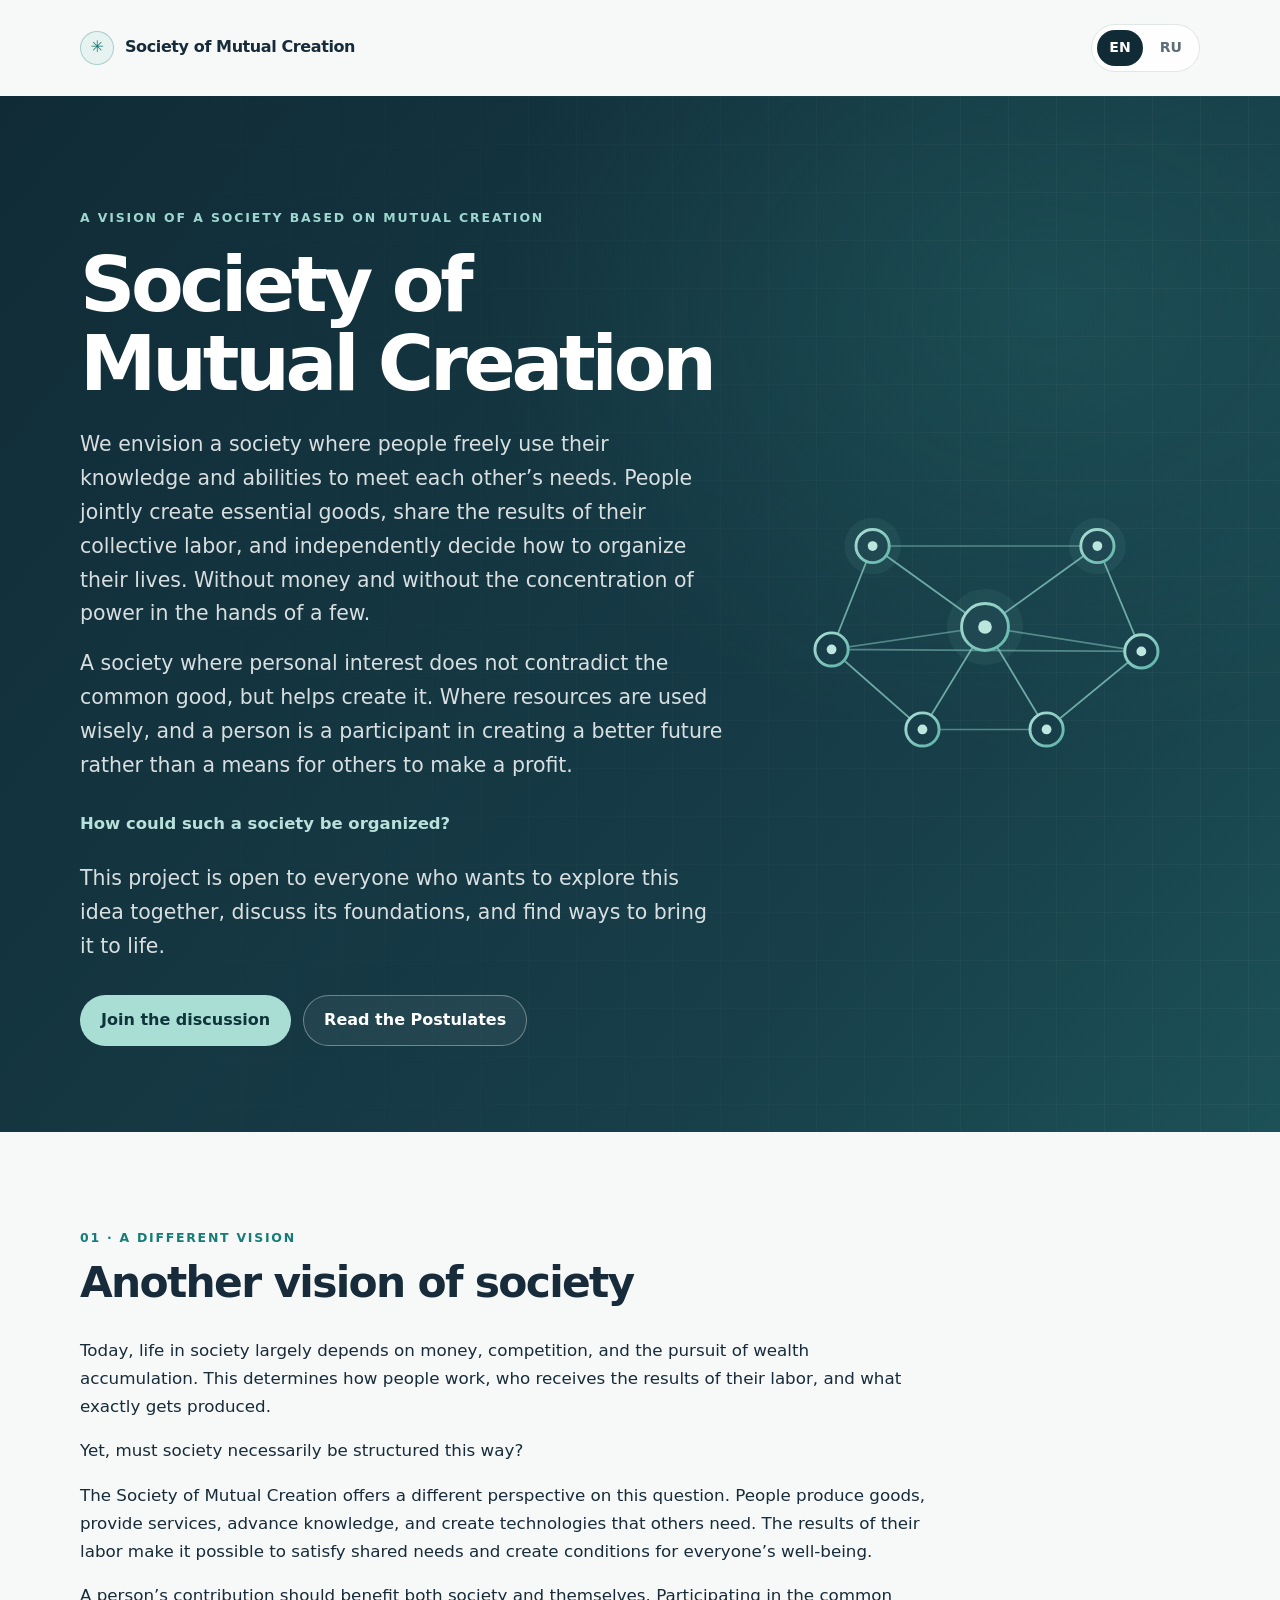
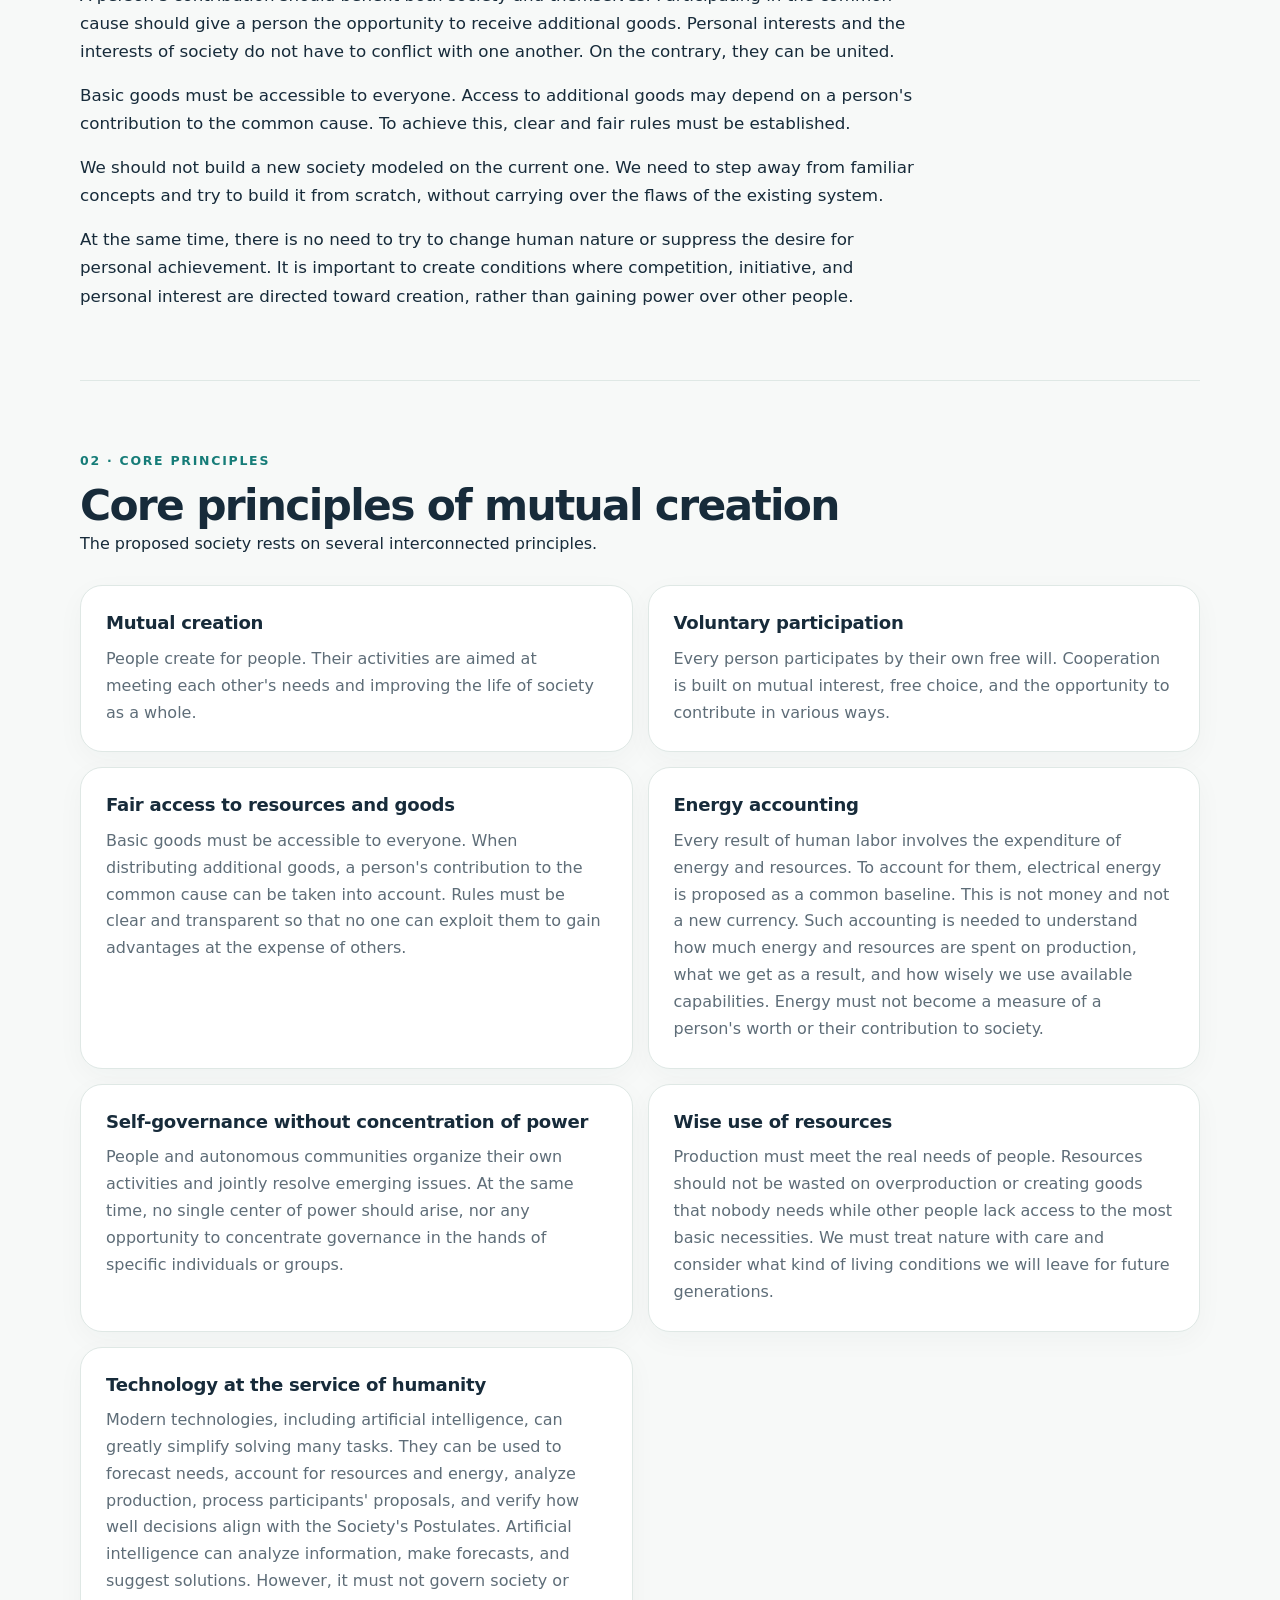
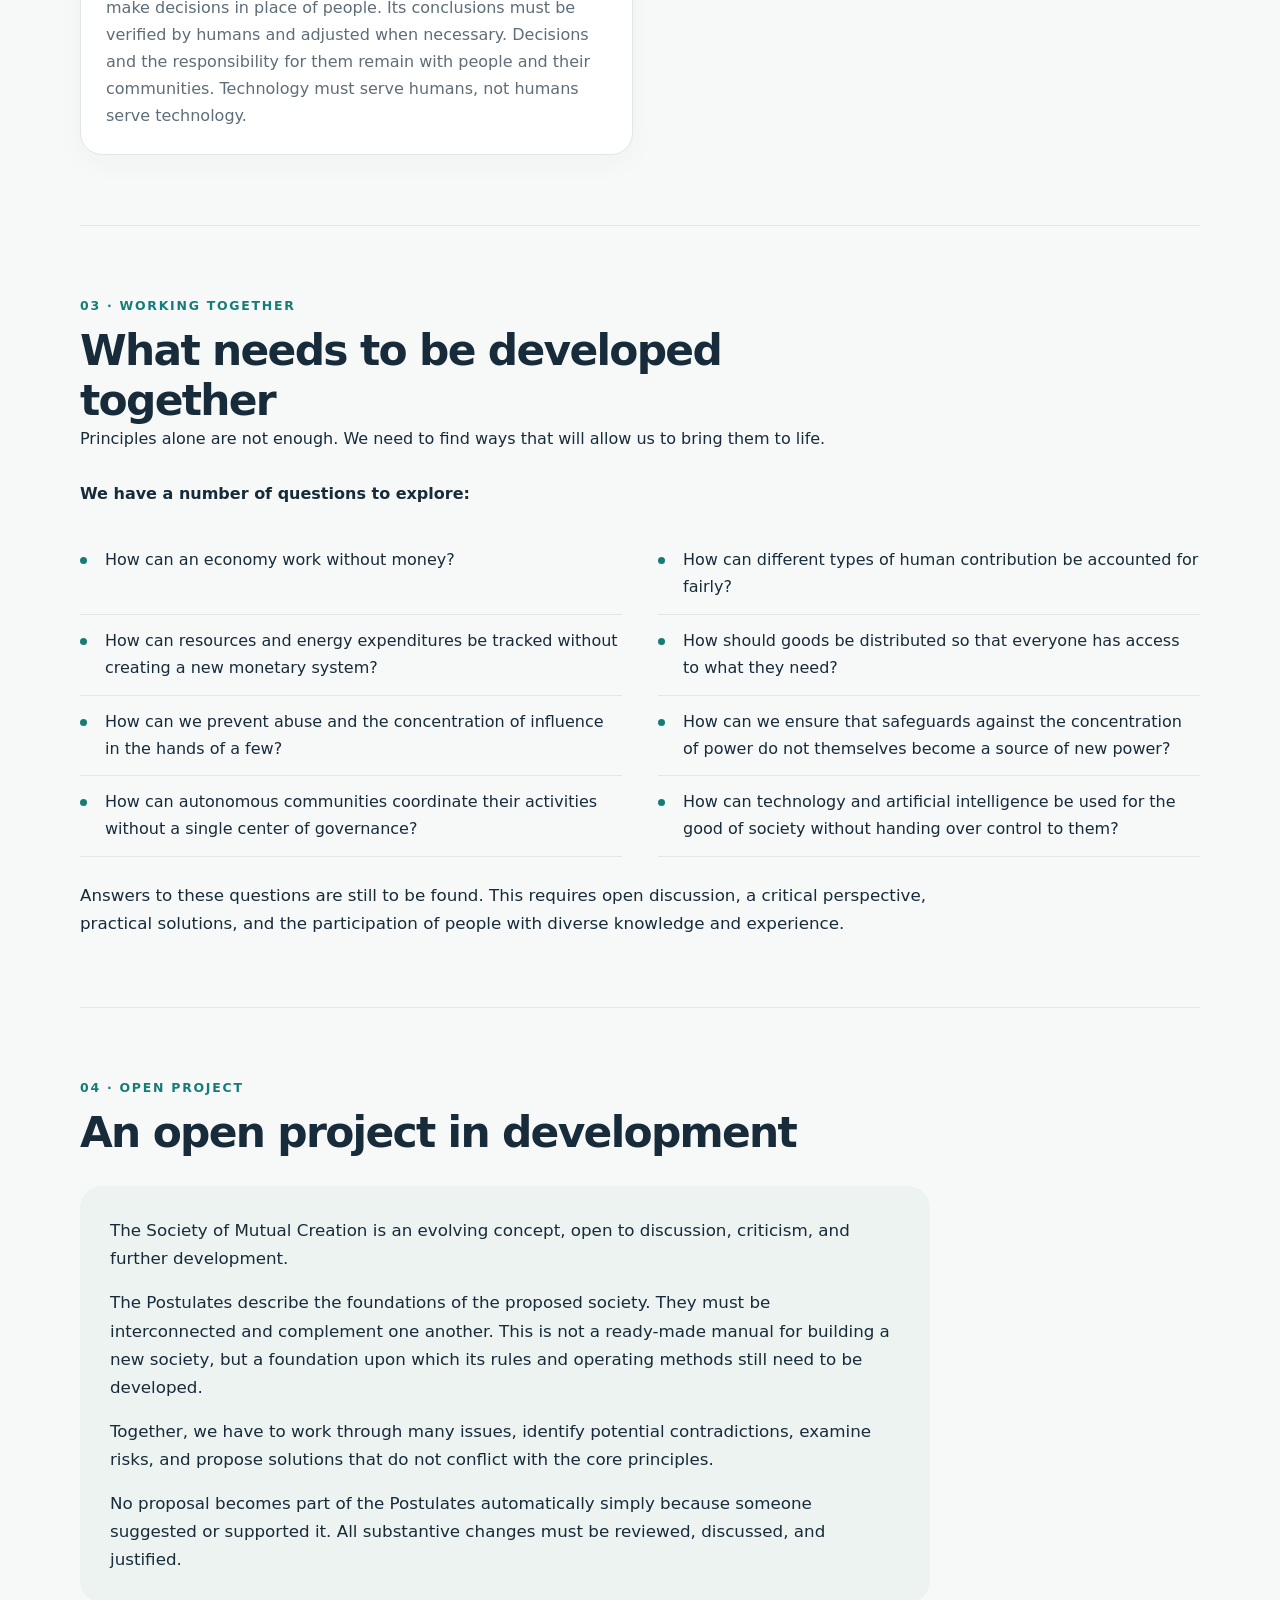
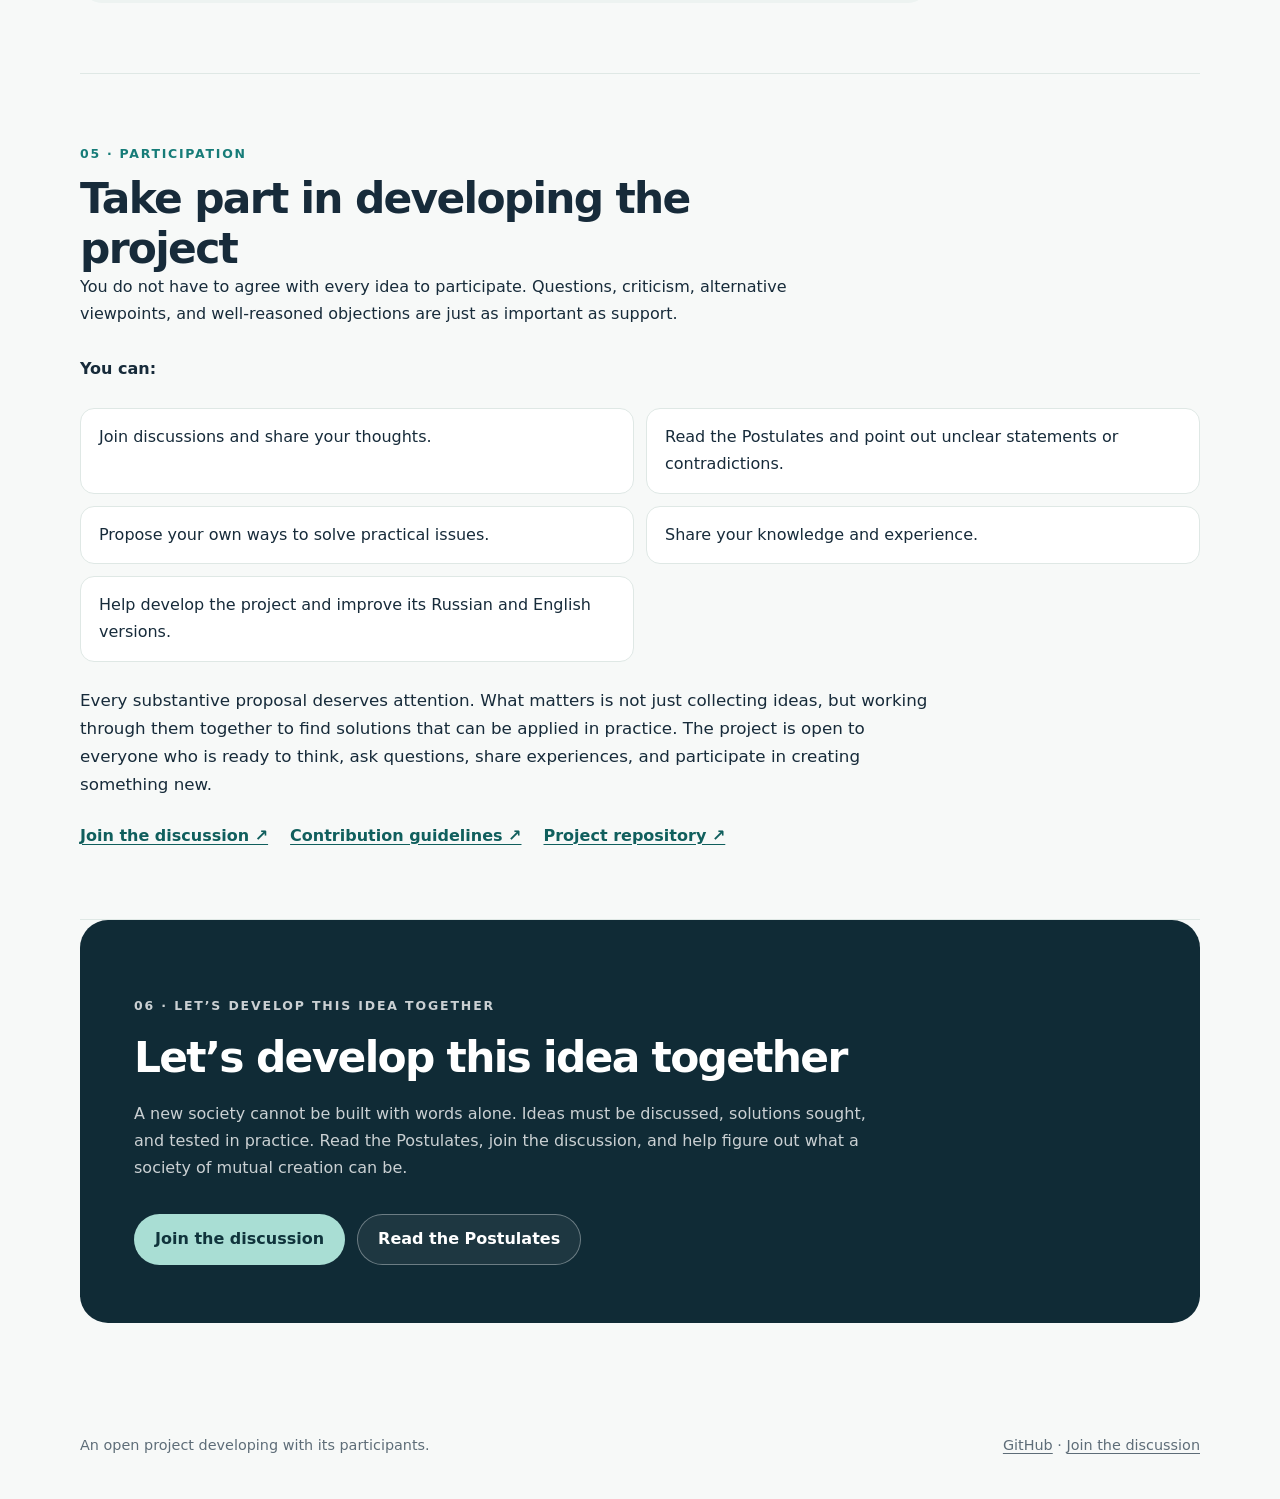
==== docs/index.html @ 10c6a9c4 "Add bilingual GitHub Pages website" ====
<!doctype html>
<html lang="en">
<head>
  <meta charset="utf-8">
  <meta name="viewport" content="width=device-width, initial-scale=1">
  <meta name="description" content="A vision of a society based on mutual creation">
  <meta name="theme-color" content="#102b36">
  <title>Society of Mutual Creation</title>
  <link rel="stylesheet" href="style.css">
</head>
<body>
  <header class="wrap topbar">
    <a class="brand" href="index.html">
      <span class="brand-mark" aria-hidden="true">✳</span>
      <span>Society of Mutual Creation</span>
    </a>
    <nav class="language" aria-label="Language switcher"><a href="index.html" lang="en" aria-current="page">EN</a><a href="ru/index.html" lang="ru">RU</a></nav>
  </header>

  <section class="hero">
    <div class="wrap hero-grid">
      <div>
        <p class="eyebrow">A vision of a society based on mutual creation</p>
        <h1>Society of Mutual Creation</h1>
        <div class="lead"><p>We envision a society where people freely use their knowledge and abilities to meet each other’s needs. People jointly create essential goods, share the results of their collective labor, and independently decide how to organize their lives. Without money and without the concentration of power in the hands of a few.</p>
<p>A society where personal interest does not contradict the common good, but helps create it. Where resources are used wisely, and a person is a participant in creating a better future rather than a means for others to make a profit.</p></div>
        <p class="hero-question">How could such a society be organized?</p>
        <p class="lead">This project is open to everyone who wants to explore this idea together, discuss its foundations, and find ways to bring it to life.</p>
        <div class="actions"><a class="button primary" href="https://github.com/artyom-goldaev/Society-of-Mutual-Creation/discussions">Join the discussion</a><a class="button secondary" href="en/Postulates_Edition_1.0.pdf">Read the Postulates</a></div>
      </div>
      <img class="hero-art" src="assets/network.svg" alt=""/>
    </div>
  </section>

  <main class="wrap">
    <section class="section" id="vision">
      <div class="section-head"><p class="kicker">01 · A different vision</p><h2>Another vision of society</h2></div>
      <div class="copy"><p>Today, life in society largely depends on money, competition, and the pursuit of wealth accumulation. This determines how people work, who receives the results of their labor, and what exactly gets produced.</p>
<p>Yet, must society necessarily be structured this way?</p>
<p>The Society of Mutual Creation offers a different perspective on this question. People produce goods, provide services, advance knowledge, and create technologies that others need. The results of their labor make it possible to satisfy shared needs and create conditions for everyone’s well-being.</p>
<p>A person’s contribution should benefit both society and themselves. Participating in the common cause should give a person the opportunity to receive additional goods. Personal interests and the interests of society do not have to conflict with one another. On the contrary, they can be united.</p>
<p>Basic goods must be accessible to everyone. Access to additional goods may depend on a person&#x27;s contribution to the common cause. To achieve this, clear and fair rules must be established.</p>
<p>We should not build a new society modeled on the current one. We need to step away from familiar concepts and try to build it from scratch, without carrying over the flaws of the existing system.</p>
<p>At the same time, there is no need to try to change human nature or suppress the desire for personal achievement. It is important to create conditions where competition, initiative, and personal interest are directed toward creation, rather than gaining power over other people.</p></div>
    </section>

    <section class="section" id="principles">
      <div class="section-head"><p class="kicker">02 · Core principles</p><h2>Core principles of mutual creation</h2><p>The proposed society rests on several interconnected principles.</p></div>
      <div class="principles"><article class="principle"><h3>Mutual creation</h3><p>People create for people. Their activities are aimed at meeting each other&#x27;s needs and improving the life of society as a whole.</p></article>
<article class="principle"><h3>Voluntary participation</h3><p>Every person participates by their own free will. Cooperation is built on mutual interest, free choice, and the opportunity to contribute in various ways.</p></article>
<article class="principle"><h3>Fair access to resources and goods</h3><p>Basic goods must be accessible to everyone. When distributing additional goods, a person&#x27;s contribution to the common cause can be taken into account. Rules must be clear and transparent so that no one can exploit them to gain advantages at the expense of others.</p></article>
<article class="principle"><h3>Energy accounting</h3><p>Every result of human labor involves the expenditure of energy and resources. To account for them, electrical energy is proposed as a common baseline. This is not money and not a new currency. Such accounting is needed to understand how much energy and resources are spent on production, what we get as a result, and how wisely we use available capabilities. Energy must not become a measure of a person&#x27;s worth or their contribution to society.</p></article>
<article class="principle"><h3>Self-governance without concentration of power</h3><p>People and autonomous communities organize their own activities and jointly resolve emerging issues. At the same time, no single center of power should arise, nor any opportunity to concentrate governance in the hands of specific individuals or groups.</p></article>
<article class="principle"><h3>Wise use of resources</h3><p>Production must meet the real needs of people. Resources should not be wasted on overproduction or creating goods that nobody needs while other people lack access to the most basic necessities. We must treat nature with care and consider what kind of living conditions we will leave for future generations.</p></article>
<article class="principle"><h3>Technology at the service of humanity</h3><p>Modern technologies, including artificial intelligence, can greatly simplify solving many tasks. They can be used to forecast needs, account for resources and energy, analyze production, process participants&#x27; proposals, and verify how well decisions align with the Society&#x27;s Postulates. Artificial intelligence can analyze information, make forecasts, and suggest solutions. However, it must not govern society or make decisions in place of people. Its conclusions must be verified by humans and adjusted when necessary. Decisions and the responsibility for them remain with people and their communities. Technology must serve humans, not humans serve technology.</p></article></div>
    </section>

    <section class="section" id="questions">
      <div class="section-head"><p class="kicker">03 · Working together</p><h2>What needs to be developed together</h2><p>Principles alone are not enough. We need to find ways that will allow us to bring them to life.</p></div>
      <p><strong>We have a number of questions to explore:</strong></p>
      <ul class="questions"><li>How can an economy work without money?</li>
<li>How can different types of human contribution be accounted for fairly?</li>
<li>How can resources and energy expenditures be tracked without creating a new monetary system?</li>
<li>How should goods be distributed so that everyone has access to what they need?</li>
<li>How can we prevent abuse and the concentration of influence in the hands of a few?</li>
<li>How can we ensure that safeguards against the concentration of power do not themselves become a source of new power?</li>
<li>How can autonomous communities coordinate their activities without a single center of governance?</li>
<li>How can technology and artificial intelligence be used for the good of society without handing over control to them?</li></ul>
      <div class="copy" style="margin-top:24px"><p>Answers to these questions are still to be found. This requires open discussion, a critical perspective, practical solutions, and the participation of people with diverse knowledge and experience.</p></div>
    </section>

    <section class="section" id="open-project">
      <div class="section-head"><p class="kicker">04 · Open project</p><h2>An open project in development</h2></div>
      <div class="project-note copy"><p>The Society of Mutual Creation is an evolving concept, open to discussion, criticism, and further development.</p>
<p>The Postulates describe the foundations of the proposed society. They must be interconnected and complement one another. This is not a ready-made manual for building a new society, but a foundation upon which its rules and operating methods still need to be developed.</p>
<p>Together, we have to work through many issues, identify potential contradictions, examine risks, and propose solutions that do not conflict with the core principles.</p>
<p>No proposal becomes part of the Postulates automatically simply because someone suggested or supported it. All substantive changes must be reviewed, discussed, and justified.</p></div>
    </section>

    <section class="section" id="participate">
      <div class="section-head"><p class="kicker">05 · Participation</p><h2>Take part in developing the project</h2><p>You do not have to agree with every idea to participate. Questions, criticism, alternative viewpoints, and well-reasoned objections are just as important as support.</p></div>
      <p><strong>You can:</strong></p>
      <ul class="steps"><li>Join discussions and share your thoughts.</li>
<li>Read the Postulates and point out unclear statements or contradictions.</li>
<li>Propose your own ways to solve practical issues.</li>
<li>Share your knowledge and experience.</li>
<li>Help develop the project and improve its Russian and English versions.</li></ul>
      <div class="copy" style="margin-top:24px"><p>Every substantive proposal deserves attention. What matters is not just collecting ideas, but working through them together to find solutions that can be applied in practice. The project is open to everyone who is ready to think, ask questions, share experiences, and participate in creating something new.</p></div>
      <div class="link-row">
        <a href="https://github.com/artyom-goldaev/Society-of-Mutual-Creation/discussions">Join the discussion ↗</a>
        <a href="https://github.com/artyom-goldaev/Society-of-Mutual-Creation/blob/main/CONTRIBUTING.md">Contribution guidelines ↗</a>
        <a href="https://github.com/artyom-goldaev/Society-of-Mutual-Creation">Project repository ↗</a>
      </div>
    </section>

    <section class="final" id="join">
      <p class="eyebrow">06 · Let’s develop this idea together</p>
      <h2>Let’s develop this idea together</h2>
      <p>A new society cannot be built with words alone. Ideas must be discussed, solutions sought, and tested in practice. Read the Postulates, join the discussion, and help figure out what a society of mutual creation can be.</p>
      <div class="actions">
        <a class="button primary" href="https://github.com/artyom-goldaev/Society-of-Mutual-Creation/discussions">Join the discussion</a>
        <a class="button secondary" href="en/Postulates_Edition_1.0.pdf">Read the Postulates</a>
      </div>
    </section>
  </main>

  <footer>
    <div class="wrap foot">
      <span>An open project developing with its participants.</span>
      <span><a href="https://github.com/artyom-goldaev/Society-of-Mutual-Creation">GitHub</a> · <a href="https://github.com/artyom-goldaev/Society-of-Mutual-Creation/discussions">Join the discussion</a></span>
    </div>
  </footer>
</body>
</html>
---- docs/style.css ----
:root {
  color-scheme: light;
  --ink: #172b3a;
  --muted: #5e6d78;
  --paper: #f7f9f8;
  --surface: #ffffff;
  --line: #dfe8e5;
  --accent: #167c78;
  --accent-dark: #105f5d;
  --accent-soft: #e7f3f0;
  --night: #102b36;
  --night-soft: #173b47;
  --radius: 22px;
  --shadow: 0 18px 55px rgba(19, 47, 57, .08);
}
* { box-sizing: border-box; }
html { scroll-behavior: smooth; }
body {
  margin: 0;
  background: var(--paper);
  color: var(--ink);
  font-family: Inter, ui-sans-serif, system-ui, -apple-system, BlinkMacSystemFont, "Segoe UI", sans-serif;
  line-height: 1.68;
  -webkit-font-smoothing: antialiased;
}
a { color: var(--accent-dark); text-decoration-thickness: 1px; text-underline-offset: 3px; }
a:hover { color: var(--accent); }
.wrap { width: min(1120px, calc(100% - 44px)); margin: 0 auto; }
.topbar {
  position: relative; z-index: 2;
  display: flex; align-items: center; justify-content: space-between;
  gap: 24px; padding: 24px 0;
}
.brand { display: inline-flex; align-items: center; gap: 11px; color: var(--ink); text-decoration: none; font-weight: 750; letter-spacing: -.025em; }
.brand-mark {
  width: 34px; height: 34px; display: grid; place-items: center;
  border: 1px solid rgba(22,124,120,.3); border-radius: 50%;
  color: var(--accent); background: var(--accent-soft);
}
.brand-mark svg { width: 20px; height: 20px; }
.language { display: inline-flex; align-items: center; gap: 5px; padding: 5px; border: 1px solid var(--line); border-radius: 999px; background: rgba(255,255,255,.8); }
.language a { min-width: 42px; padding: 6px 12px; text-align: center; text-decoration: none; border-radius: 999px; font-size: .88rem; font-weight: 700; color: var(--muted); }
.language a[aria-current="page"] { background: var(--night); color: white; }
.hero {
  position: relative; overflow: hidden; isolation: isolate;
  padding: clamp(66px, 9vw, 112px) 0 86px;
  background: radial-gradient(ellipse at 82% 20%, rgba(56,157,147,.18), transparent 38%), linear-gradient(130deg, var(--night), #173e49 70%, #1c5157);
  color: #fff;
}
.hero::after {
  content: ""; position: absolute; z-index: -1; inset: 0;
  background-image: linear-gradient(rgba(255,255,255,.035) 1px, transparent 1px), linear-gradient(90deg, rgba(255,255,255,.035) 1px, transparent 1px);
  background-size: 48px 48px; mask-image: linear-gradient(to right, transparent, black);
}
.hero-grid { display: grid; grid-template-columns: minmax(0, 1.2fr) minmax(260px, .8fr); align-items: center; gap: 46px; }
.eyebrow { margin: 0 0 16px; color: #9ed7cf; font-size: .78rem; font-weight: 800; letter-spacing: .15em; text-transform: uppercase; }
h1 { max-width: 780px; margin: 0; font-size: clamp(2.7rem, 6vw, 5.25rem); line-height: 1.04; letter-spacing: -.055em; }
.lead { max-width: 710px; margin: 24px 0 0; color: rgba(255,255,255,.84); font-size: clamp(1.05rem, 1.8vw, 1.28rem); line-height: 1.65; }
.hero-question { margin: 28px 0 0; color: #b8e1da; font-size: 1.03rem; font-weight: 650; }
.hero-art { width: 100%; max-width: 430px; justify-self: end; opacity: .96; }
.actions { display: flex; flex-wrap: wrap; gap: 12px; margin-top: 32px; }
.button {
  display: inline-flex; align-items: center; justify-content: center;
  min-height: 48px; padding: 11px 20px; border: 1px solid transparent;
  border-radius: 999px; font-weight: 750; text-decoration: none; transition: .18s ease;
}
.button.primary { background: #a9ded4; color: #10343c; }
.button.primary:hover { background: #c3eee5; transform: translateY(-1px); }
.button.secondary { color: white; border-color: rgba(255,255,255,.35); background: rgba(255,255,255,.06); }
.button.secondary:hover { background: rgba(255,255,255,.14); }
main { padding: 26px 0 82px; }
.section { padding: 70px 0; border-bottom: 1px solid var(--line); }
.section:last-child { border-bottom: 0; }
.section-head { max-width: 760px; margin-bottom: 28px; }
.kicker { margin: 0 0 9px; color: var(--accent); font-size: .78rem; font-weight: 800; letter-spacing: .14em; text-transform: uppercase; }
h2 { margin: 0; font-size: clamp(1.8rem, 3.4vw, 2.65rem); line-height: 1.18; letter-spacing: -.04em; }
h3 { margin: 0 0 10px; font-size: 1.13rem; line-height: 1.35; letter-spacing: -.015em; }
p { margin: 0 0 16px; }
.section p:last-child { margin-bottom: 0; }
.copy { max-width: 850px; font-size: 1.045rem; }
.copy p + p { margin-top: 14px; }
.callout {
  margin-top: 28px; padding: 22px 25px; border-left: 3px solid var(--accent);
  border-radius: 0 15px 15px 0; background: var(--accent-soft); font-weight: 650;
}
.principles { display: grid; grid-template-columns: repeat(2, minmax(0, 1fr)); gap: 15px; }
.principle {
  padding: 25px; border: 1px solid var(--line); border-radius: var(--radius);
  background: var(--surface); box-shadow: 0 8px 28px rgba(19,47,57,.035);
}
.principle p { color: var(--muted); }
.principle.wide { grid-column: 1 / -1; }
.questions { display: grid; grid-template-columns: repeat(2, minmax(0,1fr)); gap: 0 36px; padding: 0; margin: 26px 0 0; list-style: none; }
.questions li { position: relative; padding: 13px 0 13px 25px; border-bottom: 1px solid var(--line); }
.questions li::before { content: ""; position: absolute; left: 0; top: 23px; width: 7px; height: 7px; border-radius: 50%; background: var(--accent); }
.steps { display: grid; grid-template-columns: repeat(2, minmax(0,1fr)); gap: 12px; padding: 0; margin: 25px 0 0; list-style: none; }
.steps li { padding: 15px 18px; border: 1px solid var(--line); border-radius: 14px; background: white; }
.steps strong { display: block; margin-bottom: 4px; }
.project-note { padding: 30px; border-radius: var(--radius); background: #edf3f1; }
.link-row { display: flex; flex-wrap: wrap; gap: 10px 22px; margin-top: 24px; }
.link-row a { font-weight: 700; }
.final {
  padding: 58px clamp(25px, 5vw, 54px); border-radius: 28px;
  background: var(--night); color: white;
}
.final p { max-width: 760px; color: rgba(255,255,255,.78); margin-top: 18px; }
.final .button.secondary { border-color: rgba(255,255,255,.35); }
footer { padding: 28px 0 42px; color: var(--muted); font-size: .9rem; }
footer .foot { display: flex; flex-wrap: wrap; justify-content: space-between; gap: 12px 24px; }
footer a { color: var(--muted); }
@media (max-width: 760px) {
  .wrap { width: min(100% - 32px, 620px); }
  .topbar { padding: 18px 0; }
  .hero { padding: 60px 0 66px; }
  .hero-grid { grid-template-columns: 1fr; gap: 26px; }
  .hero-art { max-width: 280px; justify-self: center; }
  .section { padding: 52px 0; }
  .principles, .questions, .steps { grid-template-columns: 1fr; }
  .principle.wide { grid-column: auto; }
  .final { border-radius: 22px; }
}
@media (prefers-reduced-motion: reduce) {
  html { scroll-behavior: auto; }
  *, *::before, *::after { transition-duration: .01ms !important; }
}
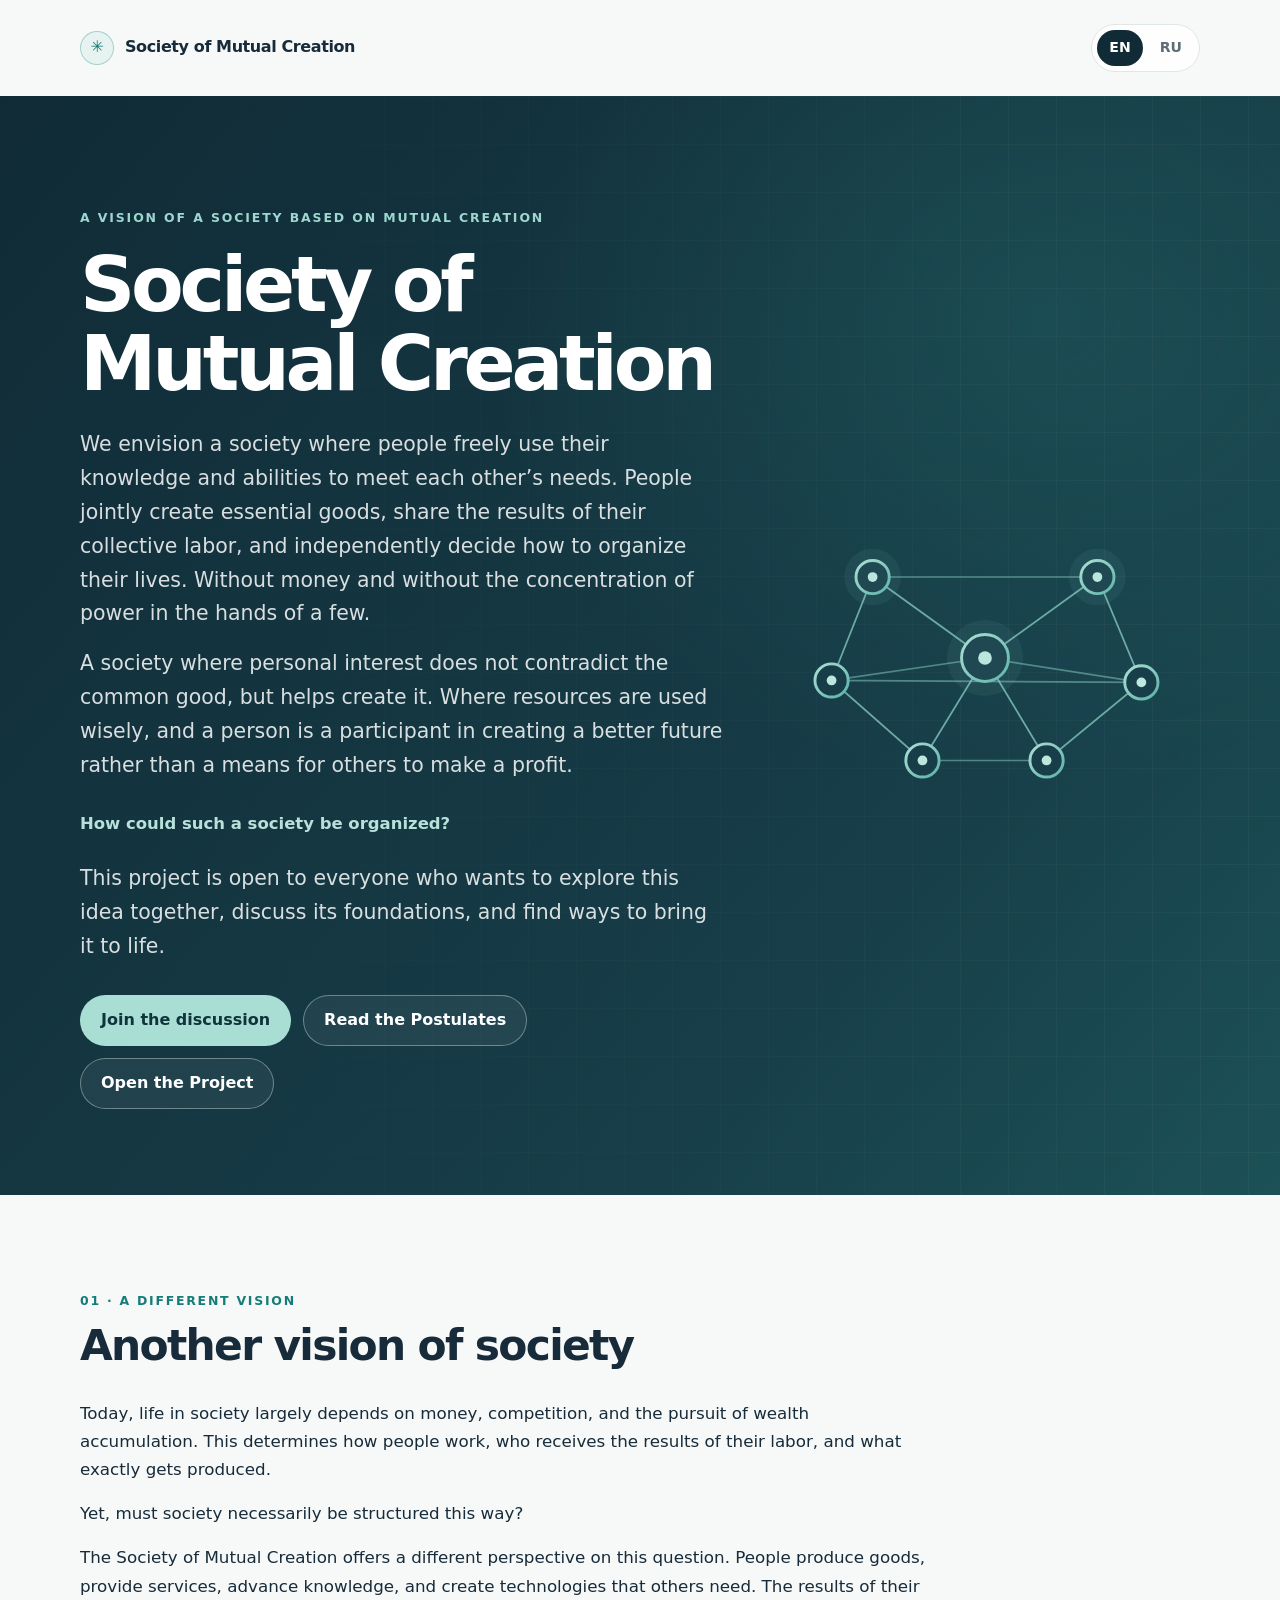
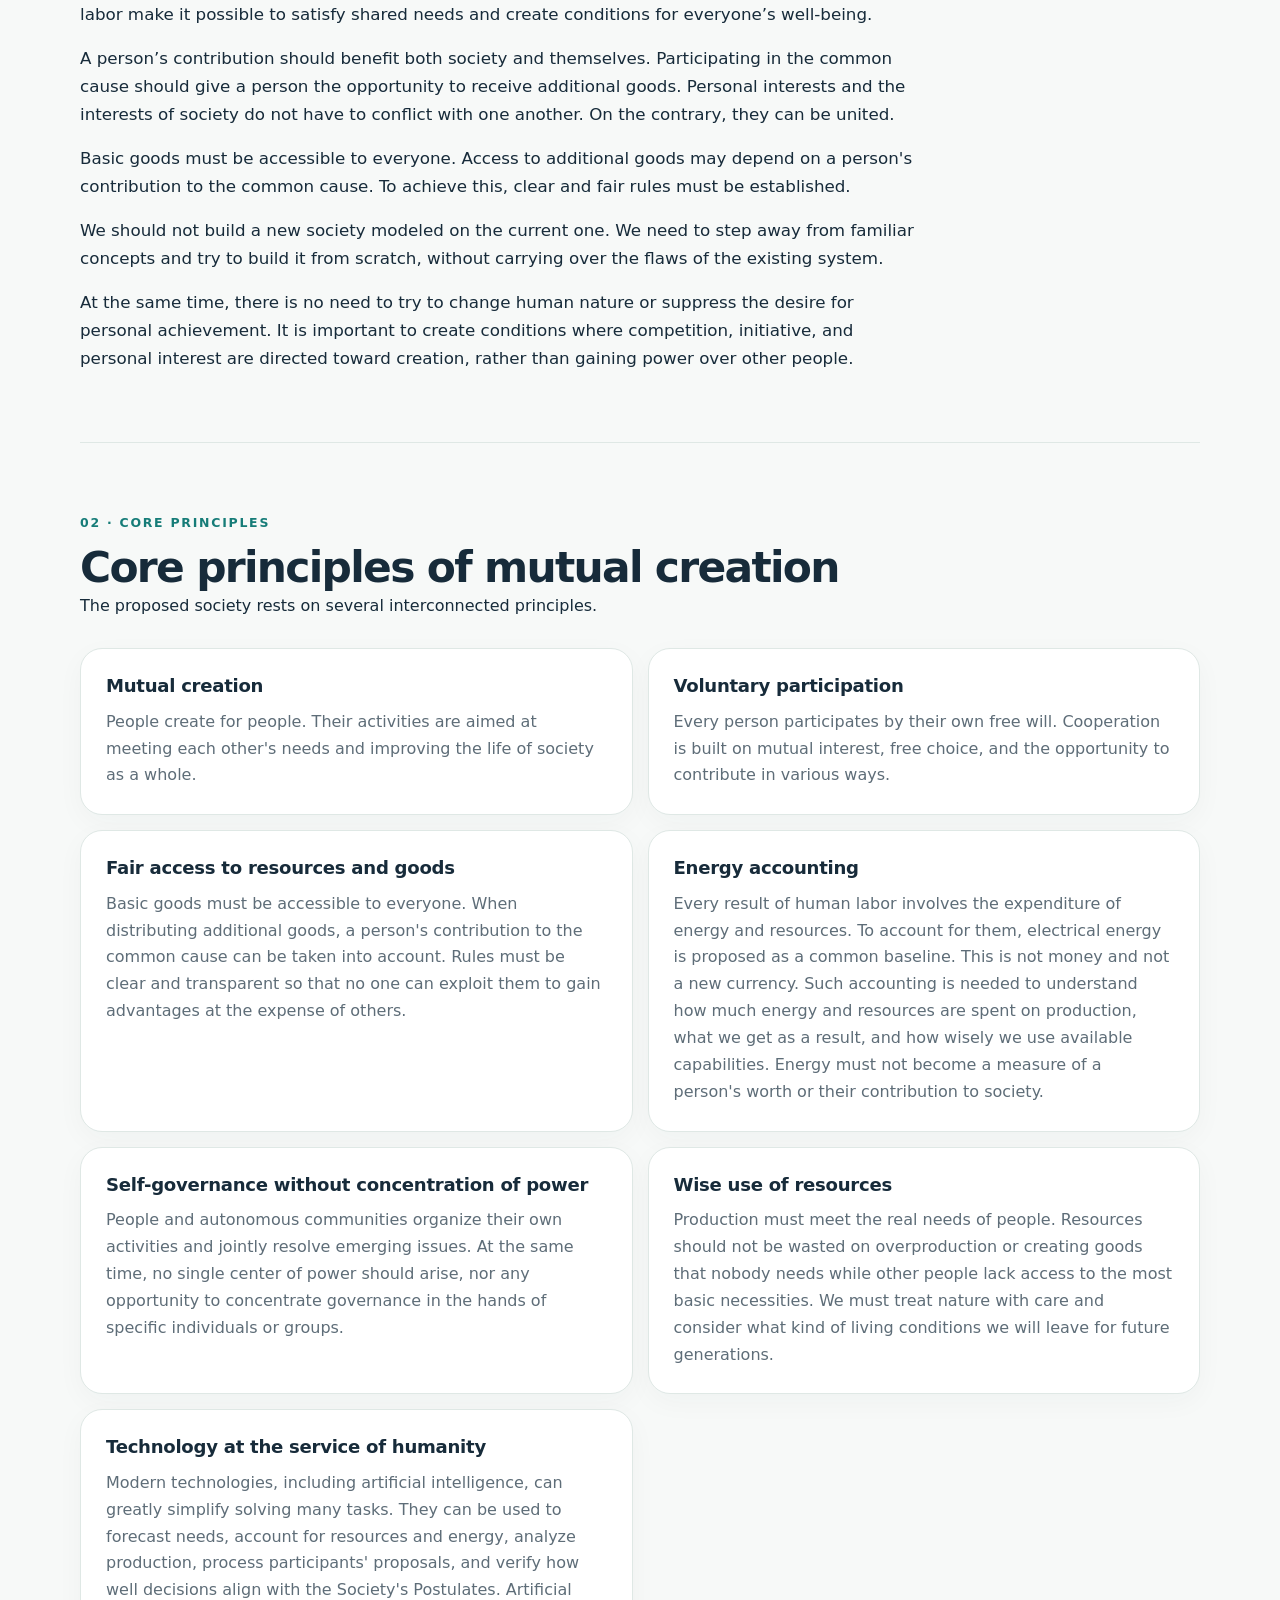
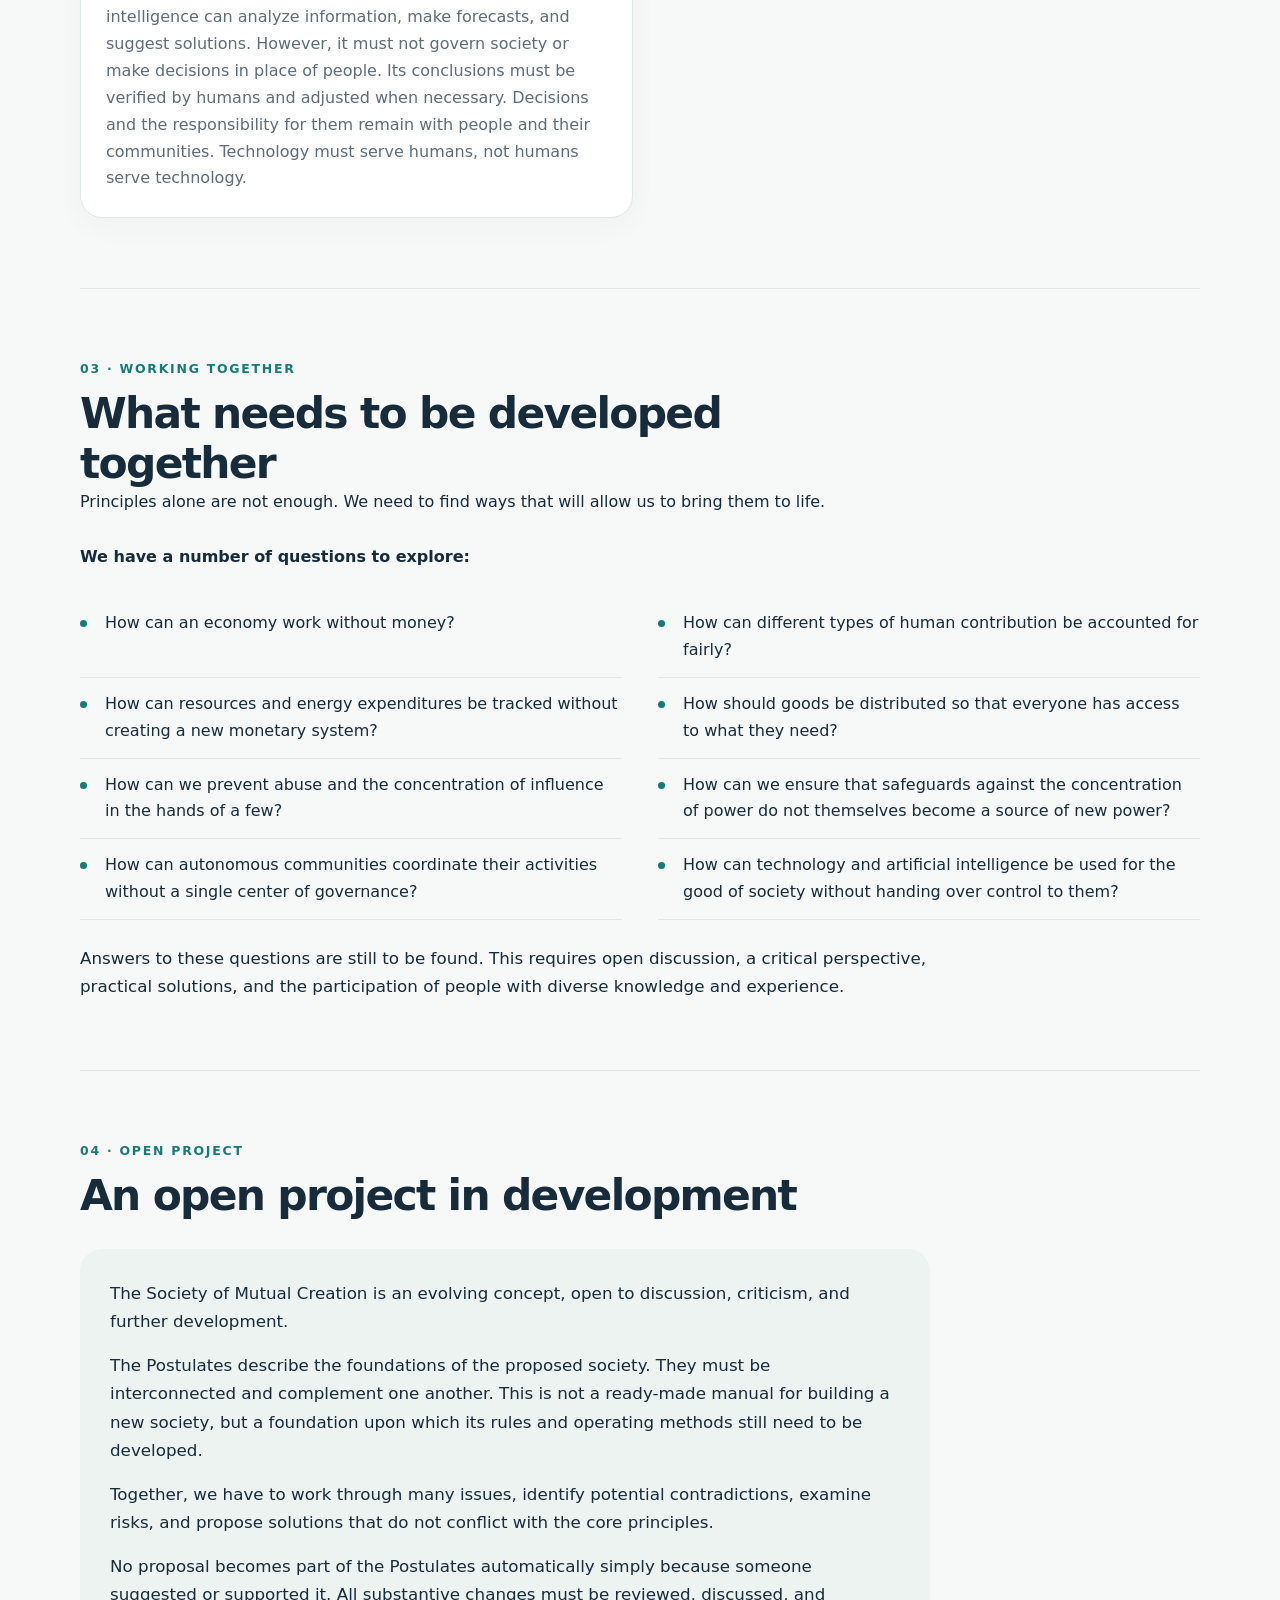
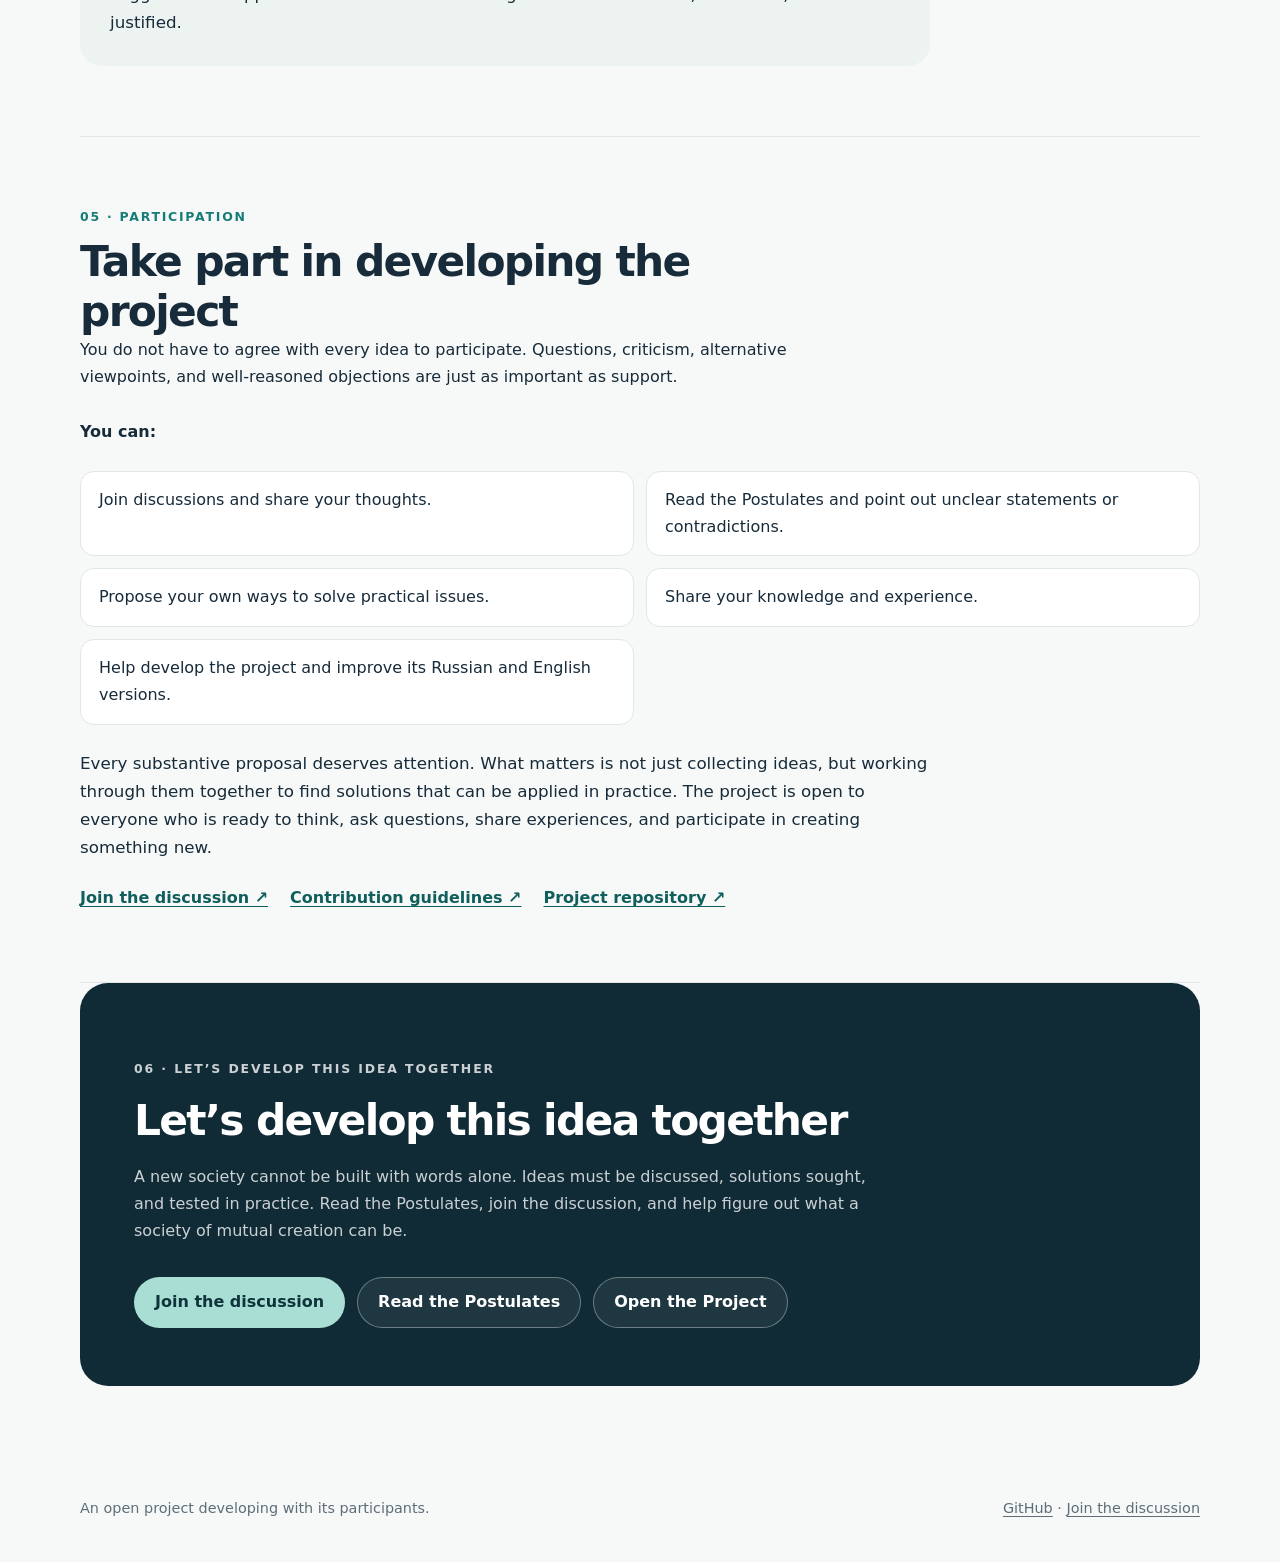
==== commit bee46c4e: "Add project board links to English website" ====
--- a/docs/index.html
+++ b/docs/index.html
@@ -26,7 +26,7 @@
 <p>A society where personal interest does not contradict the common good, but helps create it. Where resources are used wisely, and a person is a participant in creating a better future rather than a means for others to make a profit.</p></div>
         <p class="hero-question">How could such a society be organized?</p>
         <p class="lead">This project is open to everyone who wants to explore this idea together, discuss its foundations, and find ways to bring it to life.</p>
-        <div class="actions"><a class="button primary" href="https://github.com/artyom-goldaev/Society-of-Mutual-Creation/discussions">Join the discussion</a><a class="button secondary" href="en/Postulates_Edition_1.0.pdf">Read the Postulates</a></div>
+        <div class="actions"><a class="button primary" href="https://github.com/artyom-goldaev/Society-of-Mutual-Creation/discussions">Join the discussion</a><a class="button secondary" href="en/Postulates_Edition_1.0.pdf">Read the Postulates</a><a class="button secondary" href="https://github.com/users/artyom-goldaev/projects/2">Open the Project</a></div>
       </div>
       <img class="hero-art" src="assets/network.svg" alt=""/>
     </div>
@@ -100,6 +100,7 @@
       <div class="actions">
         <a class="button primary" href="https://github.com/artyom-goldaev/Society-of-Mutual-Creation/discussions">Join the discussion</a>
         <a class="button secondary" href="en/Postulates_Edition_1.0.pdf">Read the Postulates</a>
+        <a class="button secondary" href="https://github.com/users/artyom-goldaev/projects/2">Open the Project</a>
       </div>
     </section>
   </main>
